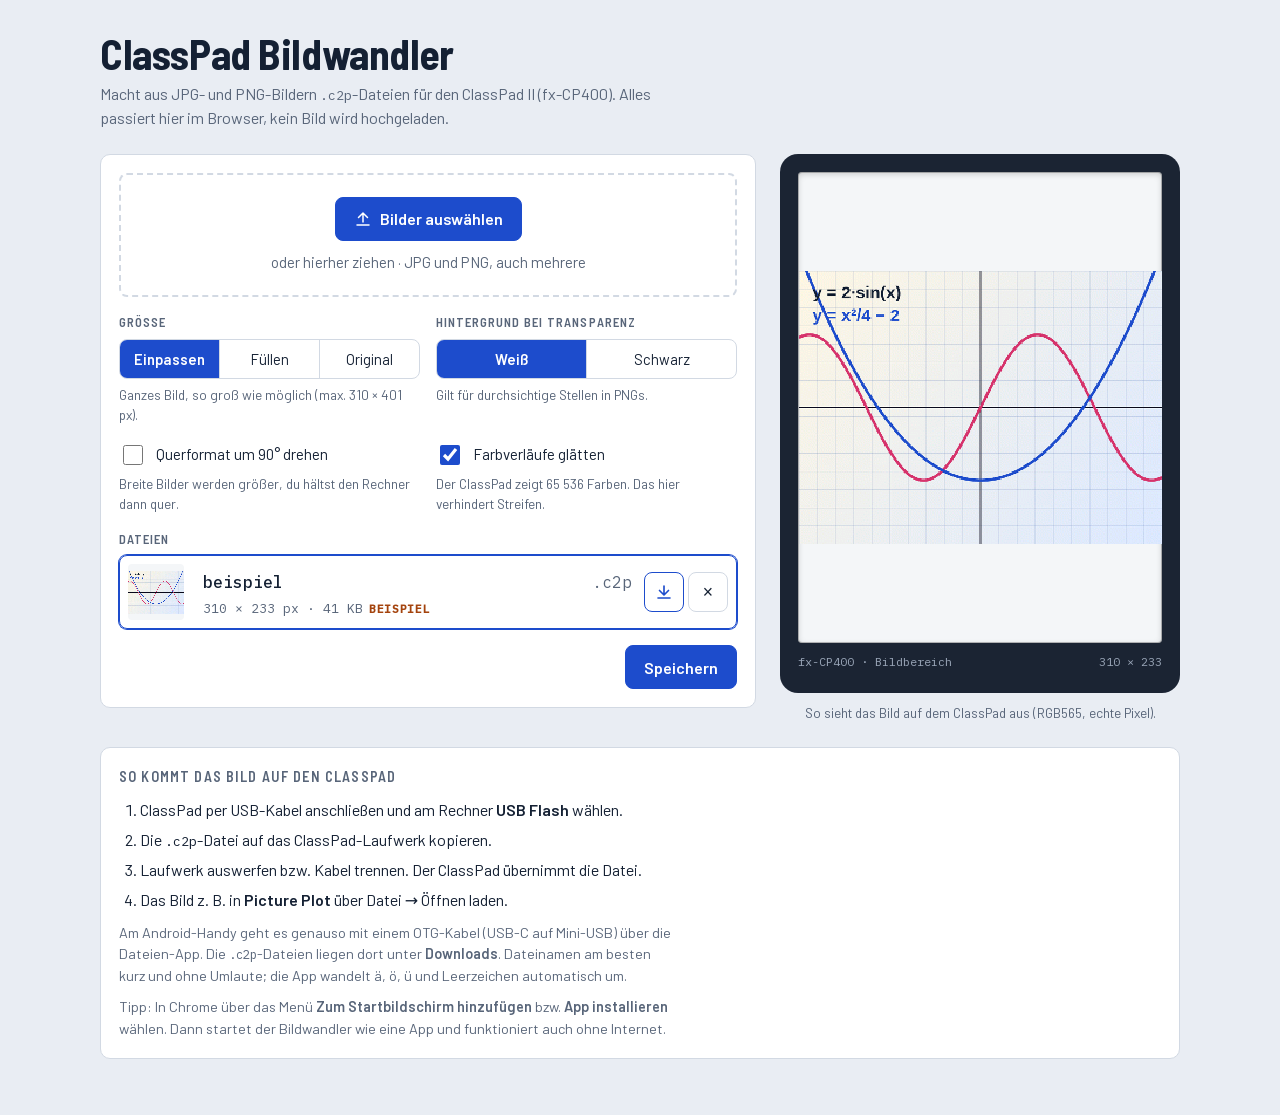
==== index.html @ 1040cf7f "Als PWA über GitHub Pages: offline, Homescreen, direkter .c2p-Download - c2p-konverter.html heißt je" ====
<!doctype html>
<html lang="de">
<meta charset="utf-8">
<meta name="viewport" content="width=device-width, initial-scale=1, viewport-fit=cover">
<title>ClassPad Bildwandler</title>
<meta name="claude:viewport-fit-sides" content="cover">
<meta name="description" content="Wandelt JPG- und PNG-Bilder in .c2p-Dateien für den CASIO ClassPad II (fx-CP400) um. Läuft offline im Browser.">
<meta name="theme-color" content="#e9edf3" media="(prefers-color-scheme: light)">
<meta name="theme-color" content="#0d131c" media="(prefers-color-scheme: dark)">
<link rel="manifest" href="manifest.webmanifest">
<link rel="icon" href="icons/icon-192.png" type="image/png">
<link rel="apple-touch-icon" href="icons/apple-touch-icon.png">
<link rel="stylesheet" href="fonts/fonts.css">
<style>
/* Werkbank: links Bilder + Einstellungen, rechts das Display des ClassPad als Vorschau; am Handy untereinander */
:root {
  --bg: #e9edf3;
  --surface: #ffffff;
  --ink: #142033;
  --muted: #586579;
  --line: #d2d9e3;
  --accent: #1d4ccc;
  --accent-ink: #ffffff;
  --bezel: #1b2433;
  --lcd: #f4f6f8;
  --ok: #1d7a45;
  --warn: #a4430d;
  --font-display: "Barlow Semi Condensed", "Arial Narrow", sans-serif;
  --font-body: "Barlow", "Segoe UI", system-ui, sans-serif;
  --font-mono: "IBM Plex Mono", ui-monospace, Consolas, monospace;
}
@media (prefers-color-scheme: dark) {
  :root:not([data-theme="light"]) {
    --bg: #0d131c; --surface: #151d29; --ink: #e5eaf2; --muted: #8e9aac; --line: #263142;
    --accent: #7097ff; --accent-ink: #0d131c; --bezel: #05080d; --lcd: #dfe3e8; --ok: #5cc98a; --warn: #f0965a;
    color-scheme: dark;
  }
}
:root[data-theme="dark"] {
  --bg: #0d131c; --surface: #151d29; --ink: #e5eaf2; --muted: #8e9aac; --line: #263142;
  --accent: #7097ff; --accent-ink: #0d131c; --bezel: #05080d; --lcd: #dfe3e8; --ok: #5cc98a; --warn: #f0965a;
  color-scheme: dark;
}
* { box-sizing: border-box; }
body {
  background: var(--bg); color: var(--ink);
  font-family: var(--font-body); font-size: 16px; line-height: 1.5;
  padding-left: max(16px, env(safe-area-inset-left, 0px));
  padding-right: max(16px, env(safe-area-inset-right, 0px));
  padding-block: 24px 48px;
}
.wrap { max-width: 1080px; margin: 0 auto; display: grid; gap: 24px; }
header h1 {
  font-family: var(--font-display); font-weight: 700; font-size: clamp(1.9rem, 4vw, 2.6rem);
  line-height: 1.05; margin: 0; letter-spacing: -0.01em; text-wrap: balance;
}
header p { margin: 6px 0 0; color: var(--muted); max-width: 62ch; }
.mono { font-family: var(--font-mono); font-size: 0.85em; font-variant-numeric: tabular-nums; }
.bench { display: grid; grid-template-columns: minmax(0, 1fr) minmax(0, 400px); gap: 24px; align-items: start; }
@media (max-width: 820px) { .bench { grid-template-columns: minmax(0, 1fr); } .display { order: -1; position: static; } }
.panel { background: var(--surface); border: 1px solid var(--line); border-radius: 10px; padding: 18px; display: grid; gap: 16px; min-width: 0; }
.label { font-family: var(--font-display); font-weight: 600; font-size: 0.8rem; letter-spacing: 0.08em; text-transform: uppercase; color: var(--muted); margin: 0; }

.drop {
  border: 2px dashed var(--line); border-radius: 8px; padding: 22px 16px; text-align: center;
  display: grid; gap: 10px; justify-items: center; transition: border-color .15s, background .15s;
}
.drop.over { border-color: var(--accent); background: color-mix(in srgb, var(--accent) 8%, transparent); }
.drop p { margin: 0; color: var(--muted); font-size: 0.95rem; }
.btn {
  font: 600 1rem var(--font-body); border-radius: 8px; padding: 10px 18px; cursor: pointer;
  border: 1px solid var(--accent); background: var(--accent); color: var(--accent-ink);
  display: inline-flex; align-items: center; gap: 8px; min-height: 44px;
}
.btn.ghost { background: transparent; color: var(--accent); }
.btn:disabled { opacity: .45; cursor: default; }
.btn:focus-visible, input:focus-visible, select:focus-visible, .seg label:focus-within { outline: 3px solid color-mix(in srgb, var(--accent) 45%, transparent); outline-offset: 2px; }

.opts { display: grid; grid-template-columns: repeat(auto-fit, minmax(220px, 1fr)); gap: 16px; }
.opt { display: grid; gap: 6px; min-width: 0; align-content: start; }
.seg { display: flex; border: 1px solid var(--line); border-radius: 8px; overflow: hidden; }
.seg label { flex: 1; text-align: center; padding: 8px 6px; cursor: pointer; font-size: 0.92rem; border-left: 1px solid var(--line); user-select: none; }
.seg label:first-child { border-left: 0; }
.seg input { position: absolute; opacity: 0; pointer-events: none; }
.seg label:has(input:checked) { background: var(--accent); color: var(--accent-ink); font-weight: 600; }
.hint { color: var(--muted); font-size: 0.85rem; margin: 0; }
.check { display: flex; gap: 10px; align-items: center; font-size: 0.95rem; cursor: pointer; }
.check input { width: 20px; height: 20px; accent-color: var(--accent); }

.files { list-style: none; margin: 0; padding: 0; display: grid; gap: 8px; }
.file {
  display: grid; grid-template-columns: 56px minmax(0, 1fr) auto; gap: 12px; align-items: center;
  padding: 8px; border: 1px solid var(--line); border-radius: 8px; cursor: pointer;
}
.file.sel { border-color: var(--accent); box-shadow: 0 0 0 1px var(--accent); }
.file canvas { width: 56px; height: 56px; object-fit: contain; background: var(--lcd); border-radius: 4px; image-rendering: pixelated; }
.file .meta { min-width: 0; display: grid; gap: 2px; }
.name { display: flex; align-items: center; min-width: 0; }
.name input {
  min-width: 0; flex: 1; font: 500 1rem var(--font-mono); padding: 4px 6px; color: var(--ink);
  background: transparent; border: 1px solid transparent; border-radius: 4px;
}
.name input:hover, .name input:focus { border-color: var(--line); background: var(--bg); }
.name span { font-family: var(--font-mono); color: var(--muted); }
.file .info { font-size: 0.82rem; color: var(--muted); padding-left: 7px; }
.file .info.warn { color: var(--warn); }
.tag { font-size: 0.72rem; font-weight: 600; letter-spacing: .06em; text-transform: uppercase; color: var(--warn); margin-left: 6px; }
.acts { display: flex; gap: 4px; }
.icon {
  width: 40px; height: 40px; border-radius: 8px; border: 1px solid var(--line); background: var(--surface);
  color: var(--ink); cursor: pointer; display: grid; place-items: center; font-size: 1.1rem;
}
.icon.dl { color: var(--accent); border-color: var(--accent); }
.icon svg { width: 18px; height: 18px; }
.bar { display: flex; gap: 10px; flex-wrap: wrap; align-items: center; justify-content: space-between; }
.status { font-size: 0.9rem; color: var(--muted); min-height: 1.4em; margin: 0; }
.status.ok { color: var(--ok); }
.status.err { color: var(--warn); }

.display { position: sticky; top: calc(env(safe-area-inset-top, 0px) + 16px); display: grid; gap: 10px; }
.bezel { background: var(--bezel); border-radius: 18px; padding: 18px 18px 22px; display: grid; gap: 10px; }
.lcd {
  background: var(--lcd); border-radius: 4px; aspect-ratio: 310 / 401; width: 100%; max-width: 100%;
  display: grid; place-items: center; overflow: hidden;
  box-shadow: inset 0 0 0 1px rgba(0,0,0,.25), inset 0 2px 6px rgba(0,0,0,.18);
}
.lcd canvas { image-rendering: pixelated; max-width: 100%; max-height: 100%; }
.bezel .cap { display: flex; justify-content: space-between; color: #9aa6b8; font-family: var(--font-mono); font-size: 0.75rem; }
.display .note { font-size: 0.85rem; color: var(--muted); margin: 0; text-align: center; }

.how { display: grid; gap: 10px; }
.how ol { margin: 0; padding-left: 1.3em; display: grid; gap: 6px; max-width: 70ch; }
.how p { margin: 0; color: var(--muted); font-size: 0.9rem; max-width: 70ch; }
@media (prefers-reduced-motion: reduce) { * { transition: none !important; } }
</style>

<div class="wrap">
  <header>
    <h1>ClassPad Bildwandler</h1>
    <p>Macht aus JPG- und PNG-Bildern <span class="mono">.c2p</span>-Dateien für den ClassPad II (fx-CP400). Alles passiert hier im Browser, kein Bild wird hochgeladen.</p>
  </header>

  <div class="bench">
    <div class="panel">
      <div class="drop" id="drop">
        <button class="btn" id="pick" type="button">
          <svg viewBox="0 0 24 24" width="18" height="18" fill="none" stroke="currentColor" stroke-width="2" stroke-linecap="round" aria-hidden="true"><path d="M12 16V4M6 10l6-6 6 6M4 20h16"/></svg>
          Bilder auswählen
        </button>
        <p>oder hierher ziehen · JPG und PNG, auch mehrere</p>
        <input type="file" id="file" accept="image/jpeg,image/png,.jpg,.jpeg,.png" multiple hidden>
      </div>

      <div class="opts">
        <div class="opt">
          <p class="label">Größe</p>
          <div class="seg" role="radiogroup" aria-label="Größe">
            <label><input type="radio" name="fit" id="fit-fit" value="fit" checked>Einpassen</label>
            <label><input type="radio" name="fit" id="fit-fill" value="fill">Füllen</label>
            <label><input type="radio" name="fit" id="fit-orig" value="orig">Original</label>
          </div>
          <p class="hint" id="fit-hint">Ganzes Bild, so groß wie möglich (max. 310 × 401 px).</p>
        </div>
        <div class="opt">
          <p class="label">Hintergrund bei Transparenz</p>
          <div class="seg" role="radiogroup" aria-label="Hintergrund">
            <label><input type="radio" name="bg" id="bg-white" value="#ffffff" checked>Weiß</label>
            <label><input type="radio" name="bg" id="bg-black" value="#000000">Schwarz</label>
          </div>
          <p class="hint">Gilt für durchsichtige Stellen in PNGs.</p>
        </div>
        <div class="opt">
          <label class="check"><input type="checkbox" id="rotate"> Querformat um 90° drehen</label>
          <p class="hint">Breite Bilder werden größer, du hältst den Rechner dann quer.</p>
        </div>
        <div class="opt">
          <label class="check"><input type="checkbox" id="dither" checked> Farbverläufe glätten</label>
          <p class="hint">Der ClassPad zeigt 65 536 Farben. Das hier verhindert Streifen.</p>
        </div>
      </div>

      <div class="opt">
        <p class="label">Dateien</p>
        <ul class="files" id="list"></ul>
      </div>

      <div class="bar">
        <p class="status" id="status" role="status"></p>
        <button class="btn" id="all" type="button">Speichern</button>
      </div>
    </div>

    <div class="display">
      <div class="bezel">
        <div class="lcd"><canvas id="big" width="310" height="401" aria-label="Vorschau auf dem ClassPad"></canvas></div>
        <div class="cap"><span>fx-CP400 · Bildbereich</span><span id="dims">310 × 401</span></div>
      </div>
      <p class="note">So sieht das Bild auf dem ClassPad aus (RGB565, echte Pixel).</p>
    </div>
  </div>

  <section class="panel how">
    <p class="label">So kommt das Bild auf den ClassPad</p>
    <ol>
      <li>ClassPad per USB-Kabel anschließen und am Rechner <b>USB Flash</b> wählen.</li>
      <li>Die <span class="mono">.c2p</span>-Datei auf das ClassPad-Laufwerk kopieren.</li>
      <li>Laufwerk auswerfen bzw. Kabel trennen. Der ClassPad übernimmt die Datei.</li>
      <li>Das Bild z. B. in <b>Picture Plot</b> über Datei → Öffnen laden.</li>
    </ol>
    <p>Am Android-Handy geht es genauso mit einem OTG-Kabel (USB-C auf Mini-USB) über die Dateien-App. Die <span class="mono">.c2p</span>-Dateien liegen dort unter <b>Downloads</b>. Dateinamen am besten kurz und ohne Umlaute; die App wandelt ä, ö, ü und Leerzeichen automatisch um.</p>
    <p>Tipp: In Chrome über das Menü <b>Zum Startbildschirm hinzufügen</b> bzw. <b>App installieren</b> wählen. Dann startet der Bildwandler wie eine App und funktioniert auch ohne Internet.</p>
    <p id="zipnote" hidden>Hier in Claude speichert der Browser nur ZIP-Dateien. Die ZIP vor dem Kopieren entpacken, drin liegt die <span class="mono">.c2p</span>-Datei.</p>
  </section>
</div>

<script>
"use strict";
const MAX_W = 310, MAX_H = 401;

// ---------- C2P-Format (Aufbau nach Kalkimg / classpad-image) ----------
const HEAD_START = [0xBC,0xBE,0xAC,0xB6,0xB0,0xFF,0xFF,0xFF,0x9C,0xCD,0x8F,0xFF,0xFF,0xFF,0xFF,0xFF,0xFF,0xFE,0xFF,0xEF,0xFF,0xFE,0xFF];
const HEAD_TAG = [0x43,0x43,0x30,0x31,0x30,0x30,0x43,0x6F,0x6C,0x6F,0x72,0x43,0x50,0x00]; // "CC0100ColorCP"
const FOOTER = new Uint8Array([
  0x30,0x31,0x30,0x30,0x00,0x00,0x00,0x8c,0x07,0x70,0x00,0x00,0x00,0x00,0x00,0x00,0x00,0x00,0x60,0x00,0x07,0x70,0x00,0x00,
  0x00,0x00,0x00,0x00,0x00,0x00,0x10,0x00,0x01,0x00,0x00,0x00,0x00,0x00,0x00,0x00,0x00,0x00,0x10,0x00,0x05,0x00,0x00,0x00,
  0x00,0x00,0x00,0x00,0x00,0x00,0x09,0x98,0x04,0x60,0x00,0x00,0x00,0x00,0x00,0x00,0x00,0x00,0x60,0x00,0x04,0x60,0x00,0x00,
  0x00,0x00,0x00,0x00,0x00,0x00,0x10,0x00,0x01,0x00,0x00,0x00,0x00,0x00,0x00,0x00,0x00,0x00,0x10,0x00,0x05,0x00,0x00,0x00,
  0x00,0x00,0x00,0x00,0x00,0x00,0x09,0x98,0x00,0x00,0x00,0x00,0x00,0x00,0x00,0x00,0x00,0x00,0x00,0x00,0x06,0x28,0x31,0x85,
  0x00,0x00,0x00,0x00,0x00,0x00,0x10,0x00,0x06,0x28,0x32,0x00,0x00,0x00,0x00,0x00,0x00,0x00,0x09,0x98,0x00,0x00,0xff,0xff,
  0xff,0xff,0xff,0xff,0x30,0x31,0x30,0x30,0xe0,0x00,0x00,0x00,0x03,0x00,0x00,0x00,0x00,0x00,0x00,0x00,0x00,0x00,0x60,0x00,
  0x03,0x00,0x00,0x00,0x00,0x00,0x00,0x00,0x00,0x00,0x10,0x00,0x01,0x00,0x00,0x00,0x00,0x00,0x00,0x00,0x00,0x00,0x10,0x00,
  0x02,0x50,0x00,0x00,0x00,0x00,0x00,0x00,0x00,0x00,0x10,0x01,0x03,0x00,0x00,0x00,0x00,0x00,0x00,0x00,0x00,0x00,0x60,0x00,
  0x03,0x00,0x00,0x00,0x00,0x00,0x00,0x00,0x00,0x00,0x10,0x00,0x01,0x00,0x00,0x00,0x00,0x00,0x00,0x00,0x00,0x00,0x10,0x00,
  0x02,0x50,0x00,0x00,0x00,0x00,0x00,0x00,0x00,0x00,0x10,0x01,0x03,0x00,0x00,0x00,0x00,0x00,0x00,0x00,0x00,0x00,0x60,0x00,
  0x03,0x00,0x00,0x00,0x00,0x00,0x00,0x00,0x00,0x00,0x10,0x00,0x01,0x00,0x00,0x00,0x00,0x00,0x00,0x00,0x00,0x00,0x10,0x00,
  0x02,0x50,0x00,0x00,0x00,0x00,0x00,0x00,0x00,0x00,0x10,0x01,0x02,0x00,0x00,0x00,0x00,0x00,0x00,0x00,0x00,0x00,0x10,0x01,
  0x07,0x00,0x00,0x00,0x00,0x00,0x00,0x00,0x00,0x00,0x10,0x01,0x03,0x14,0x15,0x93,0x00,0x00,0x00,0x00,0x00,0x00,0x60,0x00,
  0x03,0x14,0x15,0x93,0x00,0x00,0x00,0x00,0x00,0x00,0x10,0x00,0x03,0x14,0x15,0x93,0x00,0x00,0x00,0x00,0x00,0x00,0x60,0x00,
  0x03,0x14,0x15,0x93,0x00,0x00,0x00,0x00,0x00,0x00,0x10,0x00,0x01,0x01,0x01,0xff,0xff,0xff,0xff,0xff
]);
const HEAD_LEN = 0xDC;

function c2pHeader(dataLen, w, h) {
  const size = dataLen + HEAD_LEN + FOOTER.length;
  const H = new Uint8Array(HEAD_LEN);
  const be32 = (off, v) => { H[off] = v >>> 24 & 255; H[off+1] = v >>> 16 & 255; H[off+2] = v >>> 8 & 255; H[off+3] = v & 255; };
  H.set(HEAD_START, 0);
  const a = ~size & 0xFFFFFF;
  H[23] = a >> 16 & 255; H[24] = a >> 8 & 255; H[25] = a & 255;
  H[26] = (0x1D1 - (size & 255)) & 255;
  H.set(HEAD_TAG, 32);
  be32(48, size - 0x20);
  H[55] = 0x09;
  be32(56, size - 0x234);
  H[70] = 0x01; H[71] = 0x7C;
  H.set([0x30,0x31,0x30,0x30], 0xB8);
  be32(0xBC, size - 0x254);
  H[0xC2] = w >> 8; H[0xC3] = w & 255; H[0xC4] = h >> 8; H[0xC5] = h & 255;
  H.set([0x00,0x10,0x00,0xFF,0x00,0xFF,0x00,0xFF,0x00,0xFF,0x00,0x01,0x00,0xFF,0xFF,0xFF,0xFF,0xFF], 0xC6);
  be32(0xD8, size - 0x258);
  return H;
}

async function zlibDeflate(bytes) {
  const stream = new Blob([bytes]).stream().pipeThrough(new CompressionStream("deflate"));
  return new Uint8Array(await new Response(stream).arrayBuffer());
}

async function buildC2P(rgb565, w, h) {
  const data = await zlibDeflate(rgb565);
  const out = new Uint8Array(HEAD_LEN + data.length + FOOTER.length);
  out.set(c2pHeader(data.length, w, h), 0);
  out.set(data, HEAD_LEN);
  out.set(FOOTER, HEAD_LEN + data.length);
  return out;
}

// RGBA -> RGB565 (big endian), optional Floyd-Steinberg; schreibt die Vorschau zurück in px
function toRGB565(px, w, h, dither) {
  const out = new Uint8Array(w * h * 2);
  const f = new Float32Array(w * h * 3);
  for (let i = 0, j = 0; i < px.length; i += 4, j += 3) { f[j] = px[i]; f[j+1] = px[i+1]; f[j+2] = px[i+2]; }
  const levels = [31, 63, 31];
  for (let y = 0; y < h; y++) {
    for (let x = 0; x < w; x++) {
      const p = y * w + x, j = p * 3, q = [0, 0, 0];
      for (let c = 0; c < 3; c++) {
        const v = Math.min(255, Math.max(0, f[j+c]));
        const n = Math.round(v * levels[c] / 255);
        q[c] = n;
        const back = Math.round(n * 255 / levels[c]);
        px[p*4+c] = back;
        if (dither) {
          const e = v - back;
          if (x + 1 < w) f[j+3+c] += e * 7 / 16;
          if (y + 1 < h) {
            const d = j + w * 3 + c;
            if (x > 0) f[d-3] += e * 3 / 16;
            f[d] += e * 5 / 16;
            if (x + 1 < w) f[d+3] += e / 16;
          }
        }
      }
      px[p*4+3] = 255;
      const v565 = (q[0] << 11) | (q[1] << 5) | q[2];
      out[p*2] = v565 >> 8; out[p*2+1] = v565 & 255;
    }
  }
  return out;
}

// ---------- Bild vorbereiten ----------
function settings() {
  return {
    fit: document.querySelector('input[name="fit"]:checked').value,
    bg: document.querySelector('input[name="bg"]:checked').value,
    rotate: document.getElementById("rotate").checked,
    dither: document.getElementById("dither").checked,
  };
}

function layout(sw, sh, fit) {
  if (fit === "fill") {
    const s = Math.max(MAX_W / sw, MAX_H / sh);
    return { w: MAX_W, h: MAX_H, dw: sw * s, dh: sh * s };
  }
  let s = Math.min(MAX_W / sw, MAX_H / sh);
  if (fit === "orig") s = Math.min(1, s);
  const w = Math.max(1, Math.round(sw * s)), h = Math.max(1, Math.round(sh * s));
  return { w, h, dw: w, dh: h };
}

async function render(item, opt) {
  const src = item.img;
  const turn = opt.rotate && src.width > src.height;
  const sw = turn ? src.height : src.width, sh = turn ? src.width : src.height;
  const L = layout(sw, sh, opt.fit);
  const cv = document.createElement("canvas");
  cv.width = L.w; cv.height = L.h;
  const ctx = cv.getContext("2d", { willReadFrequently: true });
  ctx.fillStyle = opt.bg; ctx.fillRect(0, 0, L.w, L.h);
  ctx.imageSmoothingEnabled = true; ctx.imageSmoothingQuality = "high";
  ctx.save();
  ctx.translate(L.w / 2, L.h / 2);
  if (turn) ctx.rotate(-Math.PI / 2);
  const dw = turn ? L.dh : L.dw, dh = turn ? L.dw : L.dh;
  ctx.drawImage(src, -dw / 2, -dh / 2, dw, dh);
  ctx.restore();
  const id = ctx.getImageData(0, 0, L.w, L.h);
  const rgb = toRGB565(id.data, L.w, L.h, opt.dither);
  ctx.putImageData(id, 0, 0);
  item.preview = cv;
  item.w = L.w; item.h = L.h;
  item.bytes = await buildC2P(rgb, L.w, L.h);
}

// ---------- Dateinamen ----------
function cleanName(raw) {
  let s = raw.replace(/\.[^.]+$/, "")
    .replace(/ä/g, "ae").replace(/ö/g, "oe").replace(/ü/g, "ue").replace(/Ä/g, "Ae").replace(/Ö/g, "Oe").replace(/Ü/g, "Ue").replace(/ß/g, "ss")
    .normalize("NFD").replace(/[\u0300-\u036f]/g, "")
    .replace(/\s+/g, "_").replace(/[^A-Za-z0-9_\-]/g, "").replace(/_+/g, "_").replace(/^[_-]+|[_-]+$/g, "");
  return s.slice(0, 24) || "bild";
}

// ---------- ZIP (ungepackt, für den Download in Claude) ----------
const CRC_TABLE = (() => { const t = new Uint32Array(256); for (let n = 0; n < 256; n++) { let c = n; for (let k = 0; k < 8; k++) c = c & 1 ? 0xEDB88320 ^ (c >>> 1) : c >>> 1; t[n] = c >>> 0; } return t; })();
function crc32(b) { let c = 0xFFFFFFFF; for (let i = 0; i < b.length; i++) c = CRC_TABLE[(c ^ b[i]) & 255] ^ (c >>> 8); return (c ^ 0xFFFFFFFF) >>> 0; }
function makeZip(files) {
  const d = new Date();
  const dosTime = (d.getHours() << 11) | (d.getMinutes() << 5) | (d.getSeconds() >> 1);
  const dosDate = ((d.getFullYear() - 1980) << 9) | ((d.getMonth() + 1) << 5) | d.getDate();
  const parts = [], central = [];
  let off = 0;
  for (const f of files) {
    const name = new TextEncoder().encode(f.name), crc = crc32(f.data), n = f.data.length;
    const lh = new DataView(new ArrayBuffer(30));
    lh.setUint32(0, 0x04034b50, true); lh.setUint16(4, 20, true); lh.setUint16(10, dosTime, true); lh.setUint16(12, dosDate, true);
    lh.setUint32(14, crc, true); lh.setUint32(18, n, true); lh.setUint32(22, n, true); lh.setUint16(26, name.length, true);
    parts.push(new Uint8Array(lh.buffer), name, f.data);
    const ch = new DataView(new ArrayBuffer(46));
    ch.setUint32(0, 0x02014b50, true); ch.setUint16(4, 20, true); ch.setUint16(6, 20, true); ch.setUint16(12, dosTime, true); ch.setUint16(14, dosDate, true);
    ch.setUint32(16, crc, true); ch.setUint32(20, n, true); ch.setUint32(24, n, true); ch.setUint16(28, name.length, true); ch.setUint32(42, off, true);
    central.push(new Uint8Array(ch.buffer), name);
    off += 30 + name.length + n;
  }
  const cdSize = central.reduce((s, p) => s + p.length, 0);
  const end = new DataView(new ArrayBuffer(22));
  end.setUint32(0, 0x06054b50, true); end.setUint16(8, files.length, true); end.setUint16(10, files.length, true);
  end.setUint32(12, cdSize, true); end.setUint32(16, off, true);
  return new Blob([...parts, ...central, new Uint8Array(end.buffer)], { type: "application/zip" });
}

// ---------- Speichern: im Browser direkt .c2p, in Claude als ZIP ----------
const PAGE_URL = "befcknquiet.github.io/classpad-bildwandler";
let downloads = null;
const inClaude = !!(window.claude && typeof window.claude.use === "function");
if (inClaude) {
  window.claude.use("downloads").then(ns => { downloads = ns; updateLabels(); }).catch(() => {});
}

function saveBlob(blob, filename) {
  const url = URL.createObjectURL(blob);
  const a = document.createElement("a");
  a.href = url; a.download = filename;
  document.body.appendChild(a); a.click(); a.remove();
  setTimeout(() => URL.revokeObjectURL(url), 4000);
}

function uniqueFiles(list) {
  const seen = new Map();
  return list.map(it => {
    let base = cleanName(it.name), n = seen.get(base.toLowerCase()) || 0;
    seen.set(base.toLowerCase(), n + 1);
    if (n) base += "_" + (n + 1);
    return { name: base + ".c2p", data: it.bytes };
  });
}

async function save(list) {
  const files = uniqueFiles(list);
  if (downloads) {
    const zipName = files.length === 1 ? files[0].name.replace(/\.c2p$/, ".zip") : "classpad-bilder.zip";
    try {
      await downloads.save({ filename: zipName, data: makeZip(files) });
      setStatus(`${zipName} gespeichert. Entpacken, dann auf den ClassPad kopieren.`, "ok");
    } catch (e) {
      if (e && e.code === "declined") setStatus("Speichern abgebrochen.");
      else setStatus("Speichern ging hier nicht (" + (e && e.code || "unbekannt") + "). Öffne " + PAGE_URL + " direkt im Browser.", "err");
    }
    return;
  }
  if (inClaude) { setStatus("In dieser Ansicht ist Speichern nicht möglich. Öffne " + PAGE_URL + " direkt im Browser.", "err"); return; }
  // Jede Datei einzeln als .c2p; kurze Pause, damit der Browser keinen Download verschluckt
  for (let i = 0; i < files.length; i++) {
    if (i) await new Promise(r => setTimeout(r, 400));
    saveBlob(new Blob([files[i].data], { type: "application/octet-stream" }), files[i].name);
  }
  setStatus(files.length === 1 ? `${files[0].name} gespeichert.` : `${files.length} .c2p-Dateien gespeichert.`, "ok");
}

// ---------- Oberfläche ----------
const items = [];
let selected = null;
const $ = id => document.getElementById(id);

function setStatus(text, kind) { const s = $("status"); s.textContent = text; s.className = "status" + (kind ? " " + kind : ""); }

function kb(n) { return n < 1024 ? n + "\u00a0B" : (n / 1024).toFixed(n < 10240 ? 1 : 0).replace(".", ",") + "\u00a0KB"; }

const DL_ICON = '<svg viewBox="0 0 24 24" fill="none" stroke="currentColor" stroke-width="2.2" stroke-linecap="round" stroke-linejoin="round" aria-hidden="true"><path d="M12 4v12M6 10l6 6 6-6M4 20h16"/></svg>';

function updateLabels() {
  $("all").textContent = downloads ? "Alle als ZIP speichern" : items.length > 1 ? "Alle speichern" : "Speichern";
  $("zipnote").hidden = !downloads;
  document.querySelectorAll(".icon.dl").forEach(b => b.title = downloads ? "Als ZIP speichern" : "Als .c2p speichern");
  $("all").disabled = !items.some(i => i.bytes);
}

function drawList() {
  const ul = $("list");
  ul.textContent = "";
  for (const it of items) {
    const li = document.createElement("li");
    li.className = "file" + (it === selected ? " sel" : "");
    const thumb = document.createElement("canvas");
    if (it.preview) { thumb.width = it.preview.width; thumb.height = it.preview.height; thumb.getContext("2d").drawImage(it.preview, 0, 0); }
    const meta = document.createElement("div"); meta.className = "meta";
    const nm = document.createElement("div"); nm.className = "name";
    const inp = document.createElement("input");
    inp.value = cleanName(it.name); inp.id = "name-" + it.id; inp.setAttribute("aria-label", "Dateiname");
    inp.addEventListener("click", e => e.stopPropagation());
    inp.addEventListener("change", () => { it.name = cleanName(inp.value); inp.value = it.name; });
    const ext = document.createElement("span"); ext.textContent = ".c2p";
    nm.append(inp, ext);
    const info = document.createElement("div"); info.className = "info mono";
    info.textContent = it.error ? it.error : it.bytes ? `${it.w}\u00a0×\u00a0${it.h}\u00a0px · ${kb(it.bytes.length)}` : "wird umgewandelt …";
    if (it.error) info.classList.add("warn");
    if (it.sample) { const t = document.createElement("span"); t.className = "tag"; t.textContent = "Beispiel"; info.append(t); }
    meta.append(nm, info);
    const acts = document.createElement("div"); acts.className = "acts";
    const dl = document.createElement("button"); dl.type = "button"; dl.className = "icon dl"; dl.innerHTML = DL_ICON;
    dl.title = downloads ? "Als ZIP speichern" : "Als .c2p speichern"; dl.setAttribute("aria-label", "Speichern"); dl.disabled = !it.bytes;
    dl.addEventListener("click", e => { e.stopPropagation(); save([it]); });
    const rm = document.createElement("button"); rm.type = "button"; rm.className = "icon"; rm.textContent = "×"; rm.title = "Entfernen"; rm.setAttribute("aria-label", "Entfernen");
    rm.addEventListener("click", e => { e.stopPropagation(); remove(it); });
    acts.append(dl, rm);
    li.append(thumb, meta, acts);
    li.addEventListener("click", () => select(it));
    ul.append(li);
  }
  if (!items.length) {
    const li = document.createElement("li"); li.className = "hint"; li.textContent = "Noch keine Bilder. Wähle oben ein JPG oder PNG aus.";
    ul.append(li);
  }
  updateLabels();
}

function fitBig() {
  const big = $("big"), lcd = big.parentElement;
  if (!selected || !selected.preview) return;
  const scale = Math.min(lcd.clientWidth / selected.w, lcd.clientHeight / selected.h);
  big.style.width = Math.floor(selected.w * scale) + "px"; big.style.height = Math.floor(selected.h * scale) + "px";
}

function select(it) {
  selected = it;
  const big = $("big"), ctx = big.getContext("2d");
  if (it && it.preview) {
    big.width = it.w; big.height = it.h;
    fitBig();
    ctx.drawImage(it.preview, 0, 0);
    $("dims").textContent = `${it.w} × ${it.h}`;
  } else {
    big.width = MAX_W; big.height = MAX_H; big.style.width = big.style.height = "";
    ctx.clearRect(0, 0, MAX_W, MAX_H);
    $("dims").textContent = "310 × 401";
  }
  drawList();
}

function remove(it) {
  items.splice(items.indexOf(it), 1);
  select(selected === it ? items[0] || null : selected);
}

let nextId = 1;
async function process(list) {
  const opt = settings();
  for (const it of list) {
    try { await render(it, opt); it.error = null; }
    catch (e) { it.bytes = null; it.error = "Konnte nicht umgewandelt werden."; console.error(e); }
  }
  select(selected && items.includes(selected) ? selected : items[0] || null);
}

function loadImage(file) {
  return new Promise((res, rej) => {
    const url = URL.createObjectURL(file), img = new Image();
    img.onload = () => res(img);
    img.onerror = () => { URL.revokeObjectURL(url); rej(new Error("decode")); };
    img.src = url;
  });
}

async function addFiles(fileList) {
  const ok = [...fileList].filter(f => /^image\/(jpeg|png)$/.test(f.type) || /\.(jpe?g|png)$/i.test(f.name));
  if (!ok.length) { setStatus("Bitte JPG- oder PNG-Dateien wählen.", "err"); return; }
  const sample = items.find(i => i.sample);
  if (sample) items.splice(items.indexOf(sample), 1);
  const added = [], failed = [];
  for (const f of ok) {
    try { const img = await loadImage(f); const it = { id: nextId++, name: cleanName(f.name), img }; items.push(it); added.push(it); }
    catch { failed.push(f.name); }
  }
  if (added.length) { selected = added[0]; drawList(); await process(added); }
  const done = added.filter(i => i.bytes).length;
  const msg = done ? `${done} ${done === 1 ? "Bild" : "Bilder"} umgewandelt.` : "";
  if (failed.length) setStatus(`${msg} ${failed.join(", ")} ließ sich nicht öffnen.`.trim(), "err");
  else if (msg) setStatus(msg, "ok");
}

// Beispielbild: eine Funktion auf Karopapier, damit die Vorschau beim Öffnen etwas zeigt
function sampleImage() {
  const c = document.createElement("canvas"); c.width = 640; c.height = 480;
  const g = c.getContext("2d");
  const grd = g.createLinearGradient(0, 0, 640, 480); grd.addColorStop(0, "#fdf6e3"); grd.addColorStop(1, "#dbe8ff");
  g.fillStyle = grd; g.fillRect(0, 0, 640, 480);
  g.strokeStyle = "rgba(40,80,160,.18)"; g.lineWidth = 1;
  for (let x = 0; x <= 640; x += 32) { g.beginPath(); g.moveTo(x + .5, 0); g.lineTo(x + .5, 480); g.stroke(); }
  for (let y = 0; y <= 480; y += 32) { g.beginPath(); g.moveTo(0, y + .5); g.lineTo(640, y + .5); g.stroke(); }
  g.strokeStyle = "#223"; g.lineWidth = 2;
  g.beginPath(); g.moveTo(0, 240); g.lineTo(640, 240); g.moveTo(320, 0); g.lineTo(320, 480); g.stroke();
  const plot = (fn, color) => { g.strokeStyle = color; g.lineWidth = 5; g.beginPath(); for (let px = 0; px <= 640; px += 2) { const x = (px - 320) / 64, y = 240 - fn(x) * 64; px ? g.lineTo(px, y) : g.moveTo(px, y); } g.stroke(); };
  plot(x => Math.sin(x) * 2, "#d6336c");
  plot(x => x * x / 4 - 2, "#1d4ccc");
  g.fillStyle = "#142033"; g.font = "600 30px Barlow, sans-serif";
  g.fillText("y = 2·sin(x)", 24, 48); g.fillStyle = "#1d4ccc"; g.fillText("y = x²/4 − 2", 24, 88);
  return c;
}

// ---------- Ereignisse ----------
$("pick").addEventListener("click", () => $("file").click());
$("file").addEventListener("change", e => { addFiles(e.target.files); e.target.value = ""; });
const drop = $("drop");
["dragenter", "dragover"].forEach(t => drop.addEventListener(t, e => { e.preventDefault(); drop.classList.add("over"); }));
["dragleave", "drop"].forEach(t => drop.addEventListener(t, e => { e.preventDefault(); drop.classList.remove("over"); }));
drop.addEventListener("drop", e => addFiles(e.dataTransfer.files));
document.addEventListener("paste", e => { const f = [...(e.clipboardData?.files || [])]; if (f.length) addFiles(f); });

const FIT_HINTS = {
  fit: "Ganzes Bild, so groß wie möglich (max. 310 × 401 px).",
  fill: "Füllt den ganzen Bildbereich, Ränder werden abgeschnitten.",
  orig: "Behält die Größe, verkleinert nur zu große Bilder.",
};
document.querySelectorAll(".opts input").forEach(inp => inp.addEventListener("change", () => {
  $("fit-hint").textContent = FIT_HINTS[settings().fit];
  process(items);
}));
$("all").addEventListener("click", () => save(items.filter(i => i.bytes)));
window.addEventListener("resize", fitBig);

if (!("CompressionStream" in window)) {
  setStatus("Dieser Browser ist zu alt. Bitte Chrome, Edge, Firefox oder Safari aktuell verwenden.", "err");
} else {
  items.push({ id: nextId++, name: "beispiel", img: sampleImage(), sample: true });
  process(items);
}

// Offline und vom Homescreen: Service Worker (nur über https bzw. localhost, nicht in Claude)
if ("serviceWorker" in navigator && !inClaude && /^(https:|http:\/\/localhost)/.test(location.href)) {
  addEventListener("load", () => navigator.serviceWorker.register("sw.js").catch(e => console.warn("Service Worker:", e)));
}
</script>
---- fonts/fonts.css ----
/* Barlow, Barlow Semi Condensed, IBM Plex Mono: lateinischer Teil von Google Fonts, SIL Open Font License 1.1 (OFL.txt) */
@font-face { font-family: 'Barlow'; font-style: normal; font-weight: 400; font-display: swap; src: url(barlow-400.woff2) format('woff2'); unicode-range: U+0000-00FF, U+0131, U+0152-0153, U+02BB-02BC, U+02C6, U+02DA, U+02DC, U+0304, U+0308, U+0329, U+2000-206F, U+20AC, U+2122, U+2191, U+2193, U+2212, U+2215, U+FEFF, U+FFFD; }
@font-face { font-family: 'Barlow'; font-style: normal; font-weight: 500; font-display: swap; src: url(barlow-500.woff2) format('woff2'); unicode-range: U+0000-00FF, U+0131, U+0152-0153, U+02BB-02BC, U+02C6, U+02DA, U+02DC, U+0304, U+0308, U+0329, U+2000-206F, U+20AC, U+2122, U+2191, U+2193, U+2212, U+2215, U+FEFF, U+FFFD; }
@font-face { font-family: 'Barlow'; font-style: normal; font-weight: 600; font-display: swap; src: url(barlow-600.woff2) format('woff2'); unicode-range: U+0000-00FF, U+0131, U+0152-0153, U+02BB-02BC, U+02C6, U+02DA, U+02DC, U+0304, U+0308, U+0329, U+2000-206F, U+20AC, U+2122, U+2191, U+2193, U+2212, U+2215, U+FEFF, U+FFFD; }
@font-face { font-family: 'Barlow Semi Condensed'; font-style: normal; font-weight: 500; font-display: swap; src: url(barlow-semi-condensed-500.woff2) format('woff2'); unicode-range: U+0000-00FF, U+0131, U+0152-0153, U+02BB-02BC, U+02C6, U+02DA, U+02DC, U+0304, U+0308, U+0329, U+2000-206F, U+20AC, U+2122, U+2191, U+2193, U+2212, U+2215, U+FEFF, U+FFFD; }
@font-face { font-family: 'Barlow Semi Condensed'; font-style: normal; font-weight: 600; font-display: swap; src: url(barlow-semi-condensed-600.woff2) format('woff2'); unicode-range: U+0000-00FF, U+0131, U+0152-0153, U+02BB-02BC, U+02C6, U+02DA, U+02DC, U+0304, U+0308, U+0329, U+2000-206F, U+20AC, U+2122, U+2191, U+2193, U+2212, U+2215, U+FEFF, U+FFFD; }
@font-face { font-family: 'Barlow Semi Condensed'; font-style: normal; font-weight: 700; font-display: swap; src: url(barlow-semi-condensed-700.woff2) format('woff2'); unicode-range: U+0000-00FF, U+0131, U+0152-0153, U+02BB-02BC, U+02C6, U+02DA, U+02DC, U+0304, U+0308, U+0329, U+2000-206F, U+20AC, U+2122, U+2191, U+2193, U+2212, U+2215, U+FEFF, U+FFFD; }
@font-face { font-family: 'IBM Plex Mono'; font-style: normal; font-weight: 400; font-display: swap; src: url(ibm-plex-mono-400.woff2) format('woff2'); unicode-range: U+0000-00FF, U+0131, U+0152-0153, U+02BB-02BC, U+02C6, U+02DA, U+02DC, U+0304, U+0308, U+0329, U+2000-206F, U+20AC, U+2122, U+2191, U+2193, U+2212, U+2215, U+FEFF, U+FFFD; }
@font-face { font-family: 'IBM Plex Mono'; font-style: normal; font-weight: 500; font-display: swap; src: url(ibm-plex-mono-500.woff2) format('woff2'); unicode-range: U+0000-00FF, U+0131, U+0152-0153, U+02BB-02BC, U+02C6, U+02DA, U+02DC, U+0304, U+0308, U+0329, U+2000-206F, U+20AC, U+2122, U+2191, U+2193, U+2212, U+2215, U+FEFF, U+FFFD; }
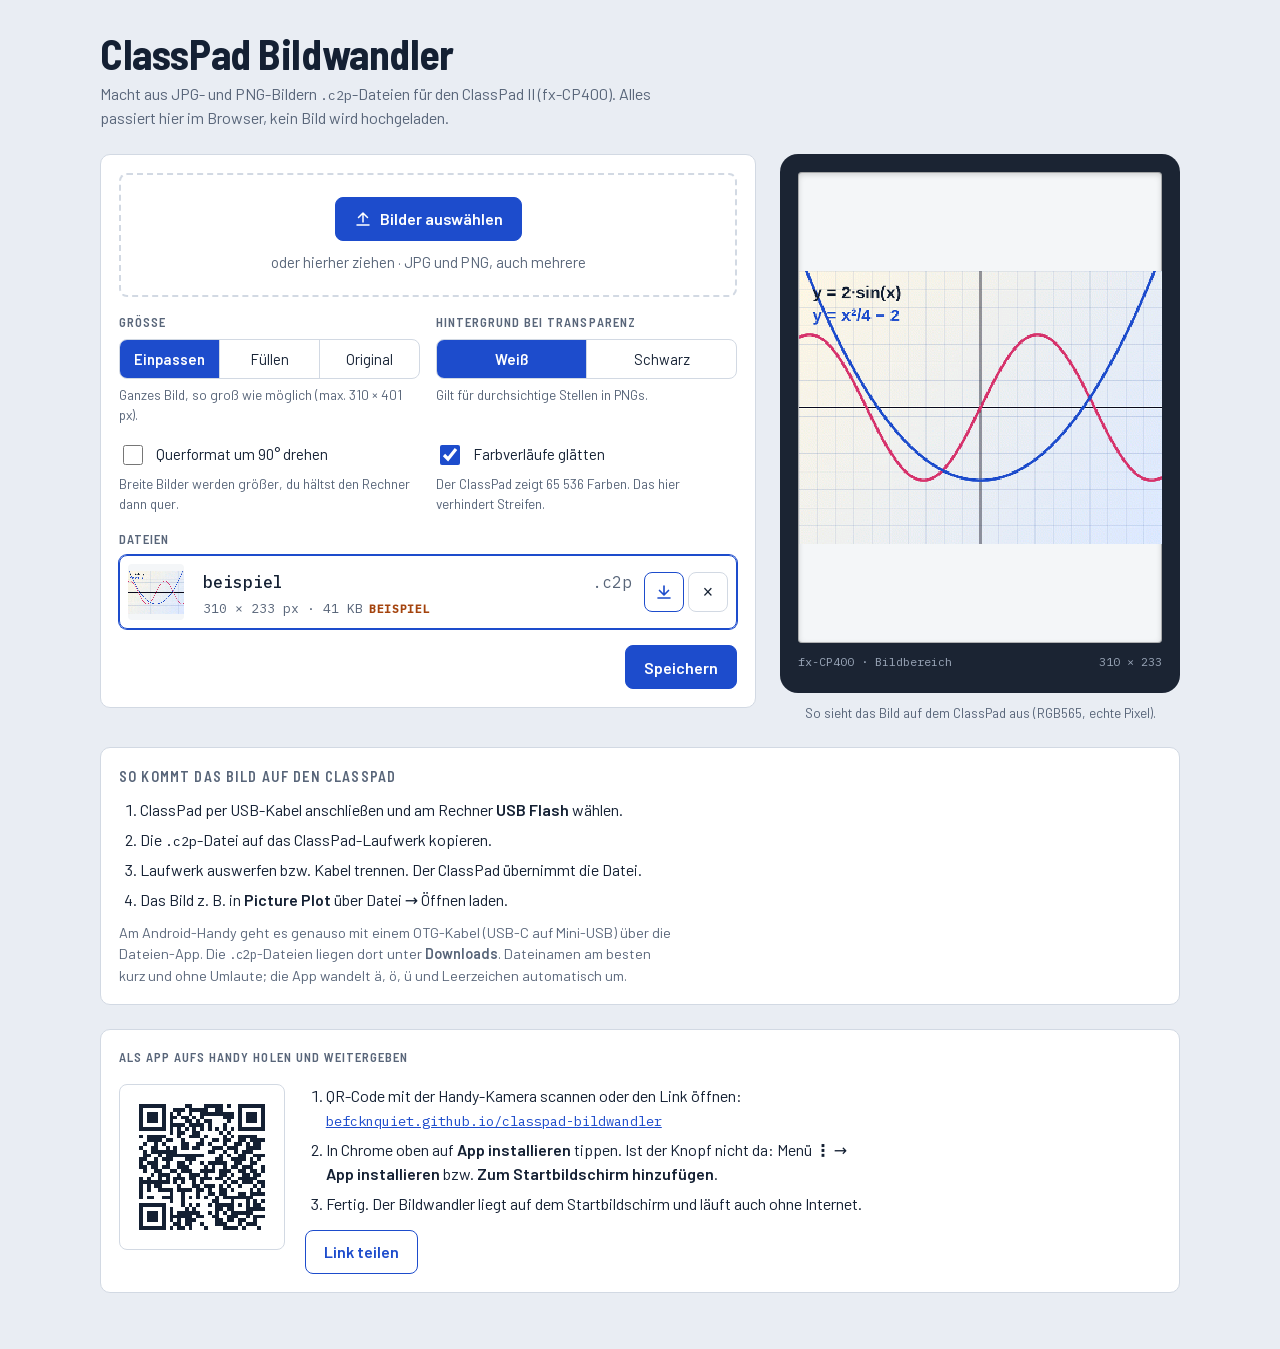
==== commit 5cfd95cb: "Installieren und Weitergeben leichter machen - Knopf „App installieren“ oben auf der Seite. Er ersch" ====
--- a/index.html
+++ b/index.html
@@ -42,6 +42,7 @@
   color-scheme: dark;
 }
 * { box-sizing: border-box; }
+[hidden] { display: none !important; }
 body {
   background: var(--bg); color: var(--ink);
   font-family: var(--font-body); font-size: 16px; line-height: 1.5;
@@ -54,6 +55,7 @@
   font-family: var(--font-display); font-weight: 700; font-size: clamp(1.9rem, 4vw, 2.6rem);
   line-height: 1.05; margin: 0; letter-spacing: -0.01em; text-wrap: balance;
 }
+header { display: flex; flex-wrap: wrap; gap: 14px 24px; align-items: end; justify-content: space-between; }
 header p { margin: 6px 0 0; color: var(--muted); max-width: 62ch; }
 .mono { font-family: var(--font-mono); font-size: 0.85em; font-variant-numeric: tabular-nums; }
 .bench { display: grid; grid-template-columns: minmax(0, 1fr) minmax(0, 400px); gap: 24px; align-items: start; }
@@ -131,13 +133,26 @@
 .how { display: grid; gap: 10px; }
 .how ol { margin: 0; padding-left: 1.3em; display: grid; gap: 6px; max-width: 70ch; }
 .how p { margin: 0; color: var(--muted); font-size: 0.9rem; max-width: 70ch; }
+.share { display: grid; grid-template-columns: auto minmax(0, 1fr); gap: 20px; align-items: start; }
+.qr { margin: 0; background: #fff; border: 1px solid var(--line); border-radius: 8px; padding: 4px; }
+.qr img { display: block; width: 156px; height: 156px; }
+.share ol { margin: 0; padding-left: 1.3em; display: grid; gap: 6px; max-width: 62ch; }
+.share .acts-row { display: flex; gap: 10px; flex-wrap: wrap; align-items: center; margin-top: 14px; }
+.link { color: var(--accent); overflow-wrap: anywhere; }
+@media (max-width: 520px) { .share { grid-template-columns: minmax(0, 1fr); } .qr { justify-self: center; } }
 @media (prefers-reduced-motion: reduce) { * { transition: none !important; } }
 </style>
 
 <div class="wrap">
   <header>
-    <h1>ClassPad Bildwandler</h1>
-    <p>Macht aus JPG- und PNG-Bildern <span class="mono">.c2p</span>-Dateien für den ClassPad II (fx-CP400). Alles passiert hier im Browser, kein Bild wird hochgeladen.</p>
+    <div>
+      <h1>ClassPad Bildwandler</h1>
+      <p>Macht aus JPG- und PNG-Bildern <span class="mono">.c2p</span>-Dateien für den ClassPad II (fx-CP400). Alles passiert hier im Browser, kein Bild wird hochgeladen.</p>
+    </div>
+    <button class="btn" id="install" type="button" hidden>
+      <svg viewBox="0 0 24 24" width="18" height="18" fill="none" stroke="currentColor" stroke-width="2" stroke-linecap="round" stroke-linejoin="round" aria-hidden="true"><rect x="6" y="2" width="12" height="20" rx="2"/><path d="M12 7v7M9 11l3 3 3-3"/></svg>
+      App installieren
+    </button>
   </header>
 
   <div class="bench">
@@ -208,8 +223,25 @@
       <li>Das Bild z. B. in <b>Picture Plot</b> über Datei → Öffnen laden.</li>
     </ol>
     <p>Am Android-Handy geht es genauso mit einem OTG-Kabel (USB-C auf Mini-USB) über die Dateien-App. Die <span class="mono">.c2p</span>-Dateien liegen dort unter <b>Downloads</b>. Dateinamen am besten kurz und ohne Umlaute; die App wandelt ä, ö, ü und Leerzeichen automatisch um.</p>
-    <p>Tipp: In Chrome über das Menü <b>Zum Startbildschirm hinzufügen</b> bzw. <b>App installieren</b> wählen. Dann startet der Bildwandler wie eine App und funktioniert auch ohne Internet.</p>
     <p id="zipnote" hidden>Hier in Claude speichert der Browser nur ZIP-Dateien. Die ZIP vor dem Kopieren entpacken, drin liegt die <span class="mono">.c2p</span>-Datei.</p>
+  </section>
+
+  <section class="panel" id="weitergeben">
+    <p class="label">Als App aufs Handy holen und weitergeben</p>
+    <div class="share">
+      <figure class="qr"><img src="icons/qr.svg" width="156" height="156" alt="QR-Code mit dem Link zum Bildwandler"></figure>
+      <div>
+        <ol>
+          <li>QR-Code mit der Handy-Kamera scannen oder den Link öffnen:<br><a class="link mono" href="https://befcknquiet.github.io/classpad-bildwandler/">befcknquiet.github.io/classpad-bildwandler</a></li>
+          <li id="step-install">In Chrome oben auf <b>App installieren</b> tippen. Ist der Knopf nicht da: Menü <b>⋮</b> → <b>App installieren</b> bzw. <b>Zum Startbildschirm hinzufügen</b>.</li>
+          <li>Fertig. Der Bildwandler liegt auf dem Startbildschirm und läuft auch ohne Internet.</li>
+        </ol>
+        <div class="acts-row">
+          <button class="btn ghost" id="share" type="button">Link teilen</button>
+          <p class="hint" id="share-state" role="status"></p>
+        </div>
+      </div>
+    </div>
   </section>
 </div>
 
@@ -607,6 +639,30 @@
   process(items);
 }
 
+// ---------- Installieren und Weitergeben ----------
+const PAGE_HREF = "https://" + PAGE_URL + "/";
+let installEvt = null;
+addEventListener("beforeinstallprompt", e => { e.preventDefault(); installEvt = e; $("install").hidden = false; });
+addEventListener("appinstalled", () => { installEvt = null; $("install").hidden = true; setStatus("Installiert. Der Bildwandler liegt jetzt auf dem Startbildschirm.", "ok"); });
+$("install").addEventListener("click", async () => {
+  if (!installEvt) return;
+  const evt = installEvt; installEvt = null;
+  $("install").hidden = true; // ein Ereignis lässt sich nur einmal zeigen
+  evt.prompt();
+  await evt.userChoice.catch(() => {});
+});
+if (/iPhone|iPad|iPod/.test(navigator.userAgent)) $("step-install").innerHTML = "In Safari unten auf <b>Teilen</b> und dann <b>Zum Home-Bildschirm</b> tippen.";
+$("share").addEventListener("click", async () => {
+  const st = $("share-state");
+  try {
+    if (navigator.share) { await navigator.share({ title: "ClassPad Bildwandler", text: "Bilder in .c2p-Dateien für den ClassPad umwandeln:", url: PAGE_HREF }); return; }
+    await navigator.clipboard.writeText(PAGE_HREF);
+    st.textContent = "Link kopiert.";
+  } catch (e) {
+    if (e && e.name !== "AbortError") st.textContent = PAGE_HREF;
+  }
+});
+
 // Offline und vom Homescreen: Service Worker (nur über https bzw. localhost, nicht in Claude)
 if ("serviceWorker" in navigator && !inClaude && /^(https:|http:\/\/localhost)/.test(location.href)) {
   addEventListener("load", () => navigator.serviceWorker.register("sw.js").catch(e => console.warn("Service Worker:", e)));
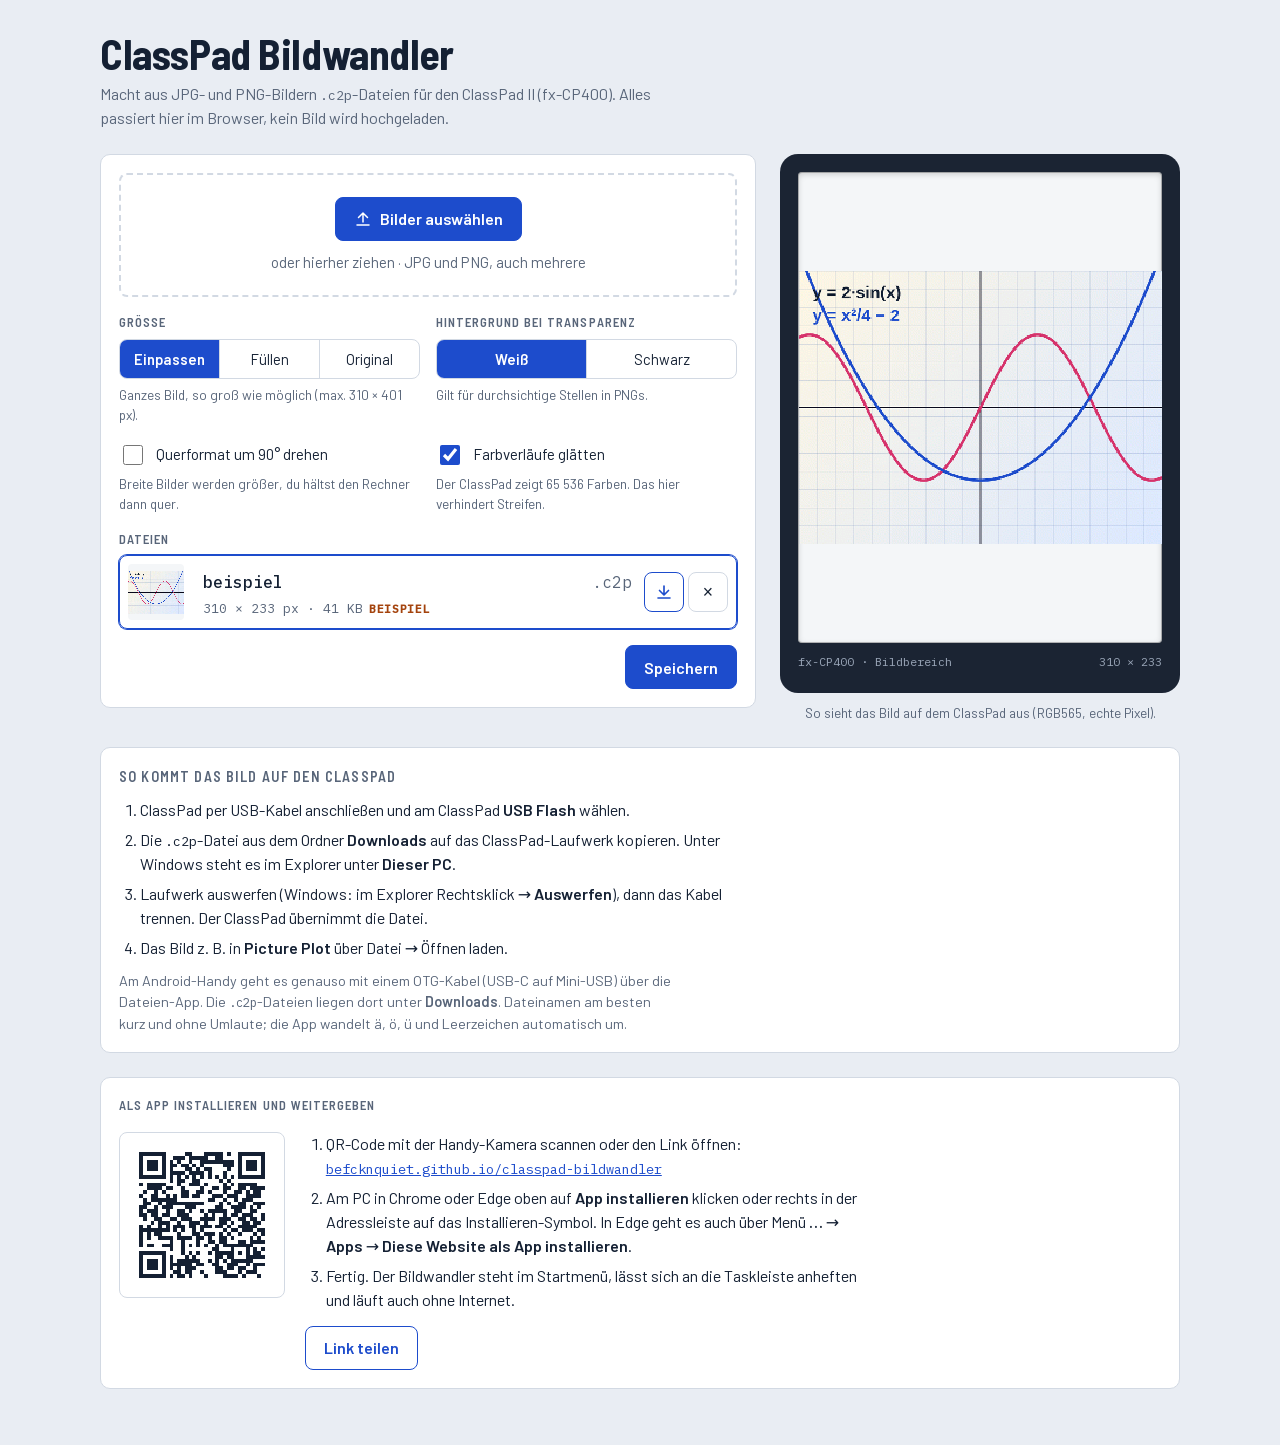
==== commit 06dabe3b: "Windows: Installation als App, Texte, Live-Check auf Windows - Der Live-Check läuft jetzt dreimal: A" ====
--- a/index.html
+++ b/index.html
@@ -217,9 +217,9 @@
   <section class="panel how">
     <p class="label">So kommt das Bild auf den ClassPad</p>
     <ol>
-      <li>ClassPad per USB-Kabel anschließen und am Rechner <b>USB Flash</b> wählen.</li>
-      <li>Die <span class="mono">.c2p</span>-Datei auf das ClassPad-Laufwerk kopieren.</li>
-      <li>Laufwerk auswerfen bzw. Kabel trennen. Der ClassPad übernimmt die Datei.</li>
+      <li>ClassPad per USB-Kabel anschließen und am ClassPad <b>USB Flash</b> wählen.</li>
+      <li>Die <span class="mono">.c2p</span>-Datei aus dem Ordner <b>Downloads</b> auf das ClassPad-Laufwerk kopieren. Unter Windows steht es im Explorer unter <b>Dieser PC</b>.</li>
+      <li>Laufwerk auswerfen (Windows: im Explorer Rechtsklick → <b>Auswerfen</b>), dann das Kabel trennen. Der ClassPad übernimmt die Datei.</li>
       <li>Das Bild z. B. in <b>Picture Plot</b> über Datei → Öffnen laden.</li>
     </ol>
     <p>Am Android-Handy geht es genauso mit einem OTG-Kabel (USB-C auf Mini-USB) über die Dateien-App. Die <span class="mono">.c2p</span>-Dateien liegen dort unter <b>Downloads</b>. Dateinamen am besten kurz und ohne Umlaute; die App wandelt ä, ö, ü und Leerzeichen automatisch um.</p>
@@ -227,14 +227,14 @@
   </section>
 
   <section class="panel" id="weitergeben">
-    <p class="label">Als App aufs Handy holen und weitergeben</p>
+    <p class="label">Als App installieren und weitergeben</p>
     <div class="share">
       <figure class="qr"><img src="icons/qr.svg" width="156" height="156" alt="QR-Code mit dem Link zum Bildwandler"></figure>
       <div>
         <ol>
           <li>QR-Code mit der Handy-Kamera scannen oder den Link öffnen:<br><a class="link mono" href="https://befcknquiet.github.io/classpad-bildwandler/">befcknquiet.github.io/classpad-bildwandler</a></li>
           <li id="step-install">In Chrome oben auf <b>App installieren</b> tippen. Ist der Knopf nicht da: Menü <b>⋮</b> → <b>App installieren</b> bzw. <b>Zum Startbildschirm hinzufügen</b>.</li>
-          <li>Fertig. Der Bildwandler liegt auf dem Startbildschirm und läuft auch ohne Internet.</li>
+          <li id="step-done">Fertig. Der Bildwandler liegt auf dem Startbildschirm und läuft auch ohne Internet.</li>
         </ol>
         <div class="acts-row">
           <button class="btn ghost" id="share" type="button">Link teilen</button>
@@ -392,7 +392,9 @@
     .replace(/ä/g, "ae").replace(/ö/g, "oe").replace(/ü/g, "ue").replace(/Ä/g, "Ae").replace(/Ö/g, "Oe").replace(/Ü/g, "Ue").replace(/ß/g, "ss")
     .normalize("NFD").replace(/[\u0300-\u036f]/g, "")
     .replace(/\s+/g, "_").replace(/[^A-Za-z0-9_\-]/g, "").replace(/_+/g, "_").replace(/^[_-]+|[_-]+$/g, "");
-  return s.slice(0, 24) || "bild";
+  s = s.slice(0, 24) || "bild";
+  // Gerätenamen wie CON oder NUL sind unter Windows als Dateiname gesperrt
+  return /^(con|prn|aux|nul|com\d|lpt\d)$/i.test(s) ? s + "_bild" : s;
 }
 
 // ---------- ZIP (ungepackt, für den Download in Claude) ----------
@@ -652,6 +654,10 @@
   await evt.userChoice.catch(() => {});
 });
 if (/iPhone|iPad|iPod/.test(navigator.userAgent)) $("step-install").innerHTML = "In Safari unten auf <b>Teilen</b> und dann <b>Zum Home-Bildschirm</b> tippen.";
+else if (!/Android/.test(navigator.userAgent)) { // PC
+  $("step-install").innerHTML = "Am PC in Chrome oder Edge oben auf <b>App installieren</b> klicken oder rechts in der Adressleiste auf das Installieren-Symbol. In Edge geht es auch über Menü <b>…</b> → <b>Apps</b> → <b>Diese Website als App installieren</b>.";
+  $("step-done").textContent = "Fertig. Der Bildwandler steht im Startmenü, lässt sich an die Taskleiste anheften und läuft auch ohne Internet.";
+}
 $("share").addEventListener("click", async () => {
   const st = $("share-state");
   try {
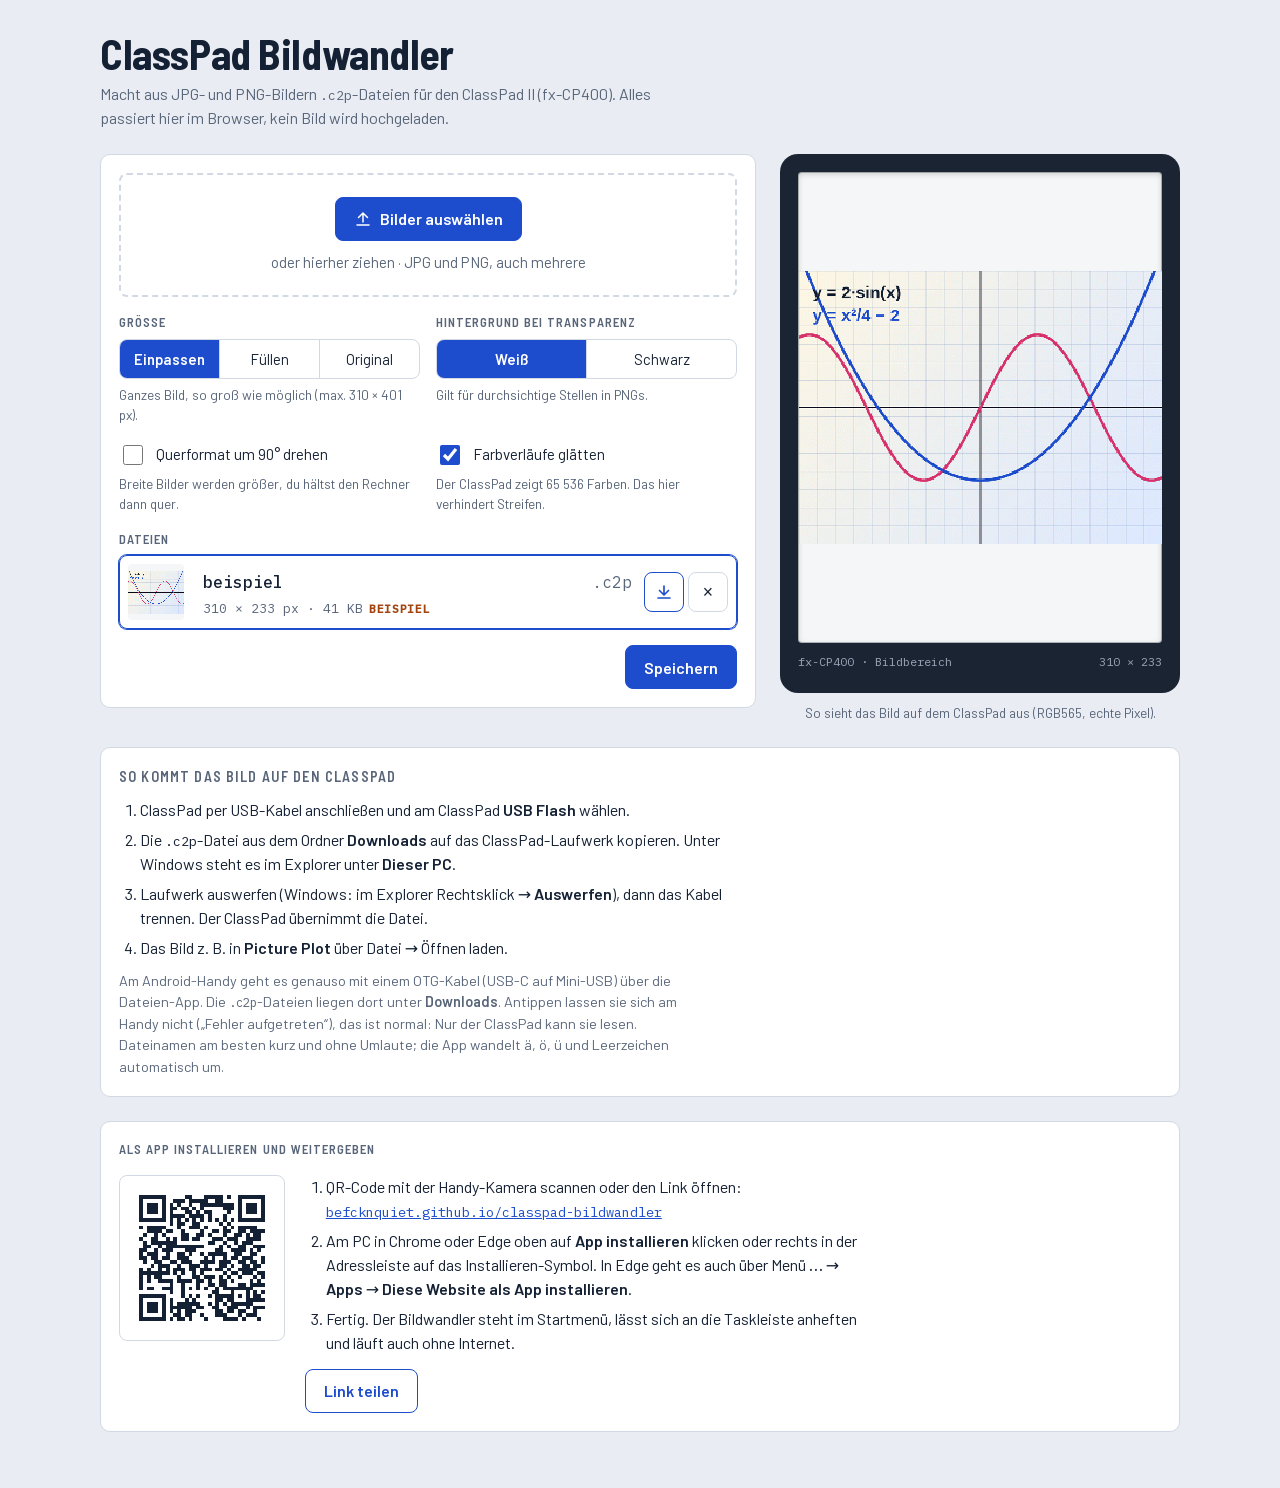
==== commit 2e7eb281: "Hinweis: .c2p lässt sich am Handy nicht öffnen Auf Samsung-Geräten (S26, Tab S10) meldet „Eigene Dat" ====
--- a/index.html
+++ b/index.html
@@ -222,7 +222,7 @@
       <li>Laufwerk auswerfen (Windows: im Explorer Rechtsklick → <b>Auswerfen</b>), dann das Kabel trennen. Der ClassPad übernimmt die Datei.</li>
       <li>Das Bild z. B. in <b>Picture Plot</b> über Datei → Öffnen laden.</li>
     </ol>
-    <p>Am Android-Handy geht es genauso mit einem OTG-Kabel (USB-C auf Mini-USB) über die Dateien-App. Die <span class="mono">.c2p</span>-Dateien liegen dort unter <b>Downloads</b>. Dateinamen am besten kurz und ohne Umlaute; die App wandelt ä, ö, ü und Leerzeichen automatisch um.</p>
+    <p>Am Android-Handy geht es genauso mit einem OTG-Kabel (USB-C auf Mini-USB) über die Dateien-App. Die <span class="mono">.c2p</span>-Dateien liegen dort unter <b>Downloads</b>. Antippen lassen sie sich am Handy nicht („Fehler aufgetreten“), das ist normal: Nur der ClassPad kann sie lesen. Dateinamen am besten kurz und ohne Umlaute; die App wandelt ä, ö, ü und Leerzeichen automatisch um.</p>
     <p id="zipnote" hidden>Hier in Claude speichert der Browser nur ZIP-Dateien. Die ZIP vor dem Kopieren entpacken, drin liegt die <span class="mono">.c2p</span>-Datei.</p>
   </section>
 
@@ -470,7 +470,10 @@
     if (i) await new Promise(r => setTimeout(r, 400));
     saveBlob(new Blob([files[i].data], { type: "application/octet-stream" }), files[i].name);
   }
-  setStatus(files.length === 1 ? `${files[0].name} gespeichert.` : `${files.length} .c2p-Dateien gespeichert.`, "ok");
+  const one = files.length === 1;
+  // Android-Dateimanager kennen .c2p nicht und melden beim Antippen einen Fehler
+  const hint = /Android/.test(navigator.userAgent) ? ` Am Handy ${one ? "lässt sie" : "lassen sie"} sich nicht öffnen, das ist normal: nur der ClassPad kann .c2p lesen.` : "";
+  setStatus((one ? `${files[0].name} gespeichert` : `${files.length} .c2p-Dateien gespeichert`) + ", meist im Ordner Downloads." + hint, "ok");
 }
 
 // ---------- Oberfläche ----------
